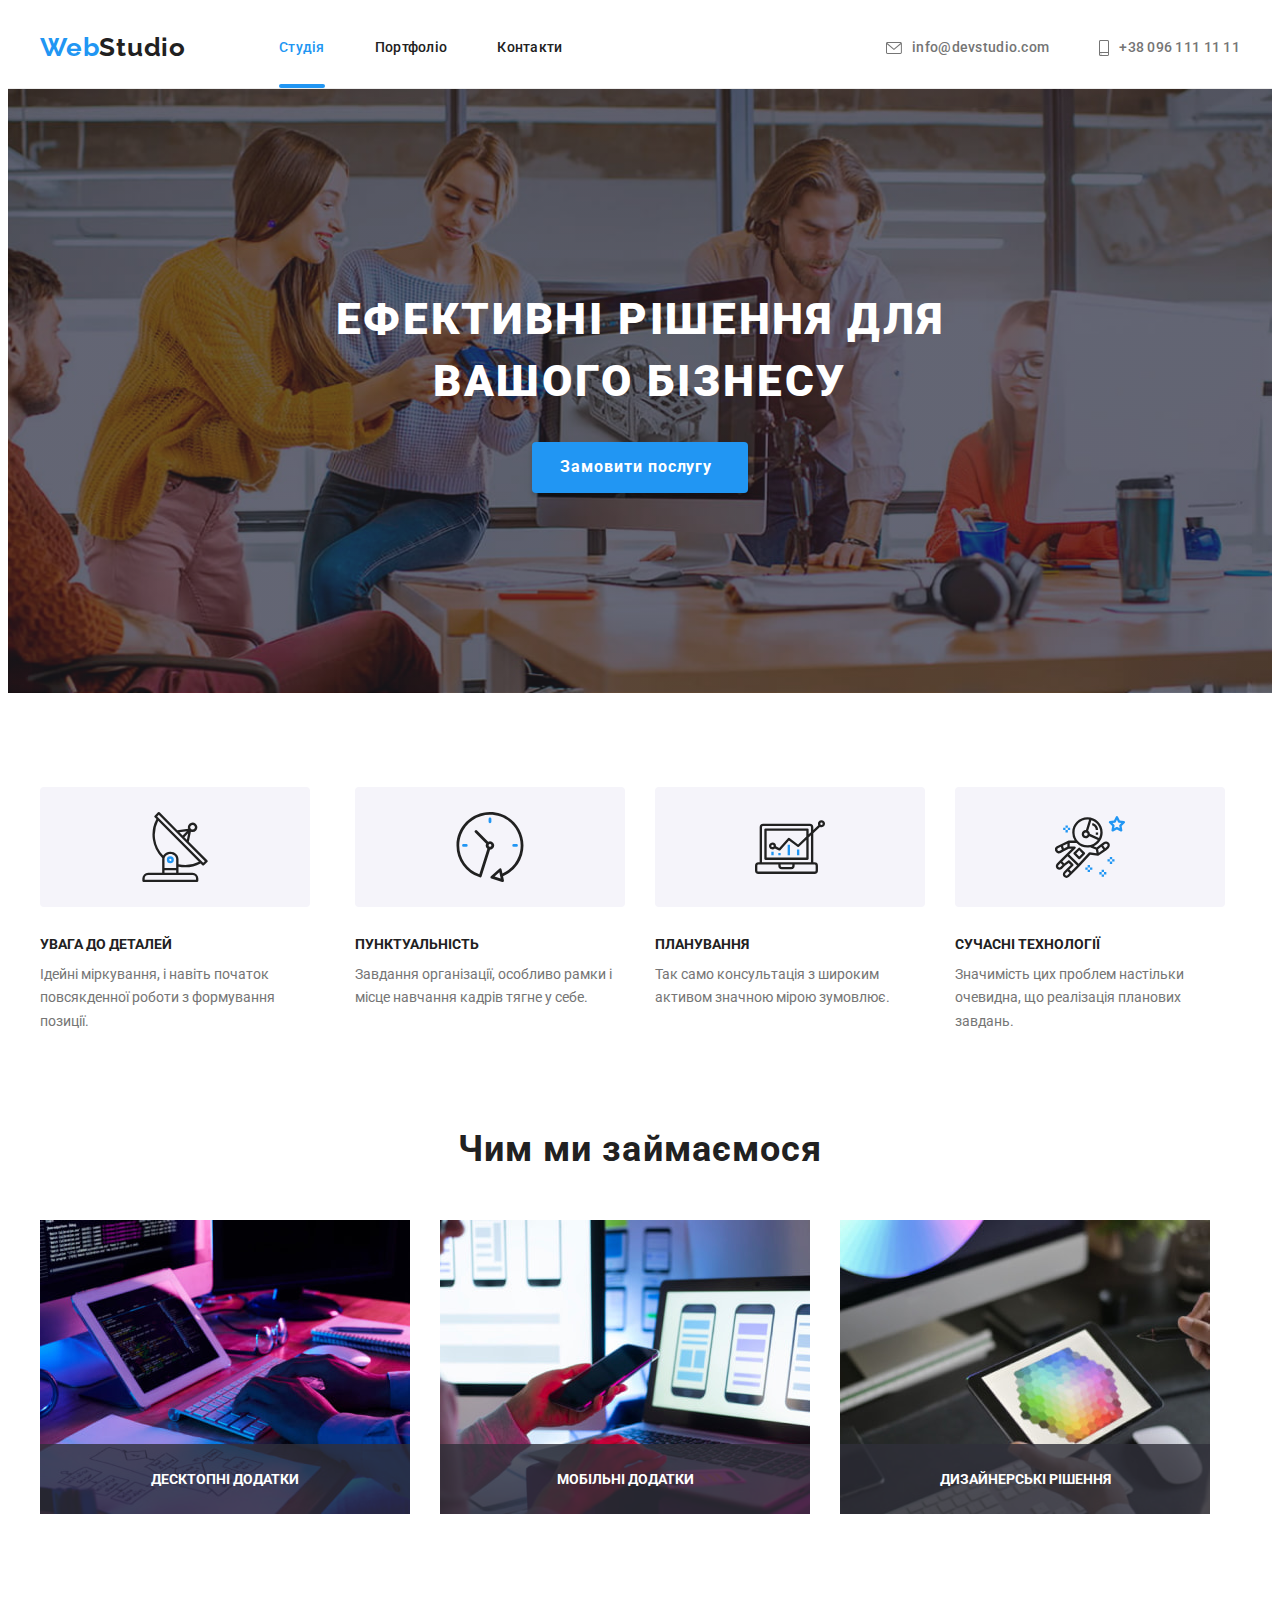
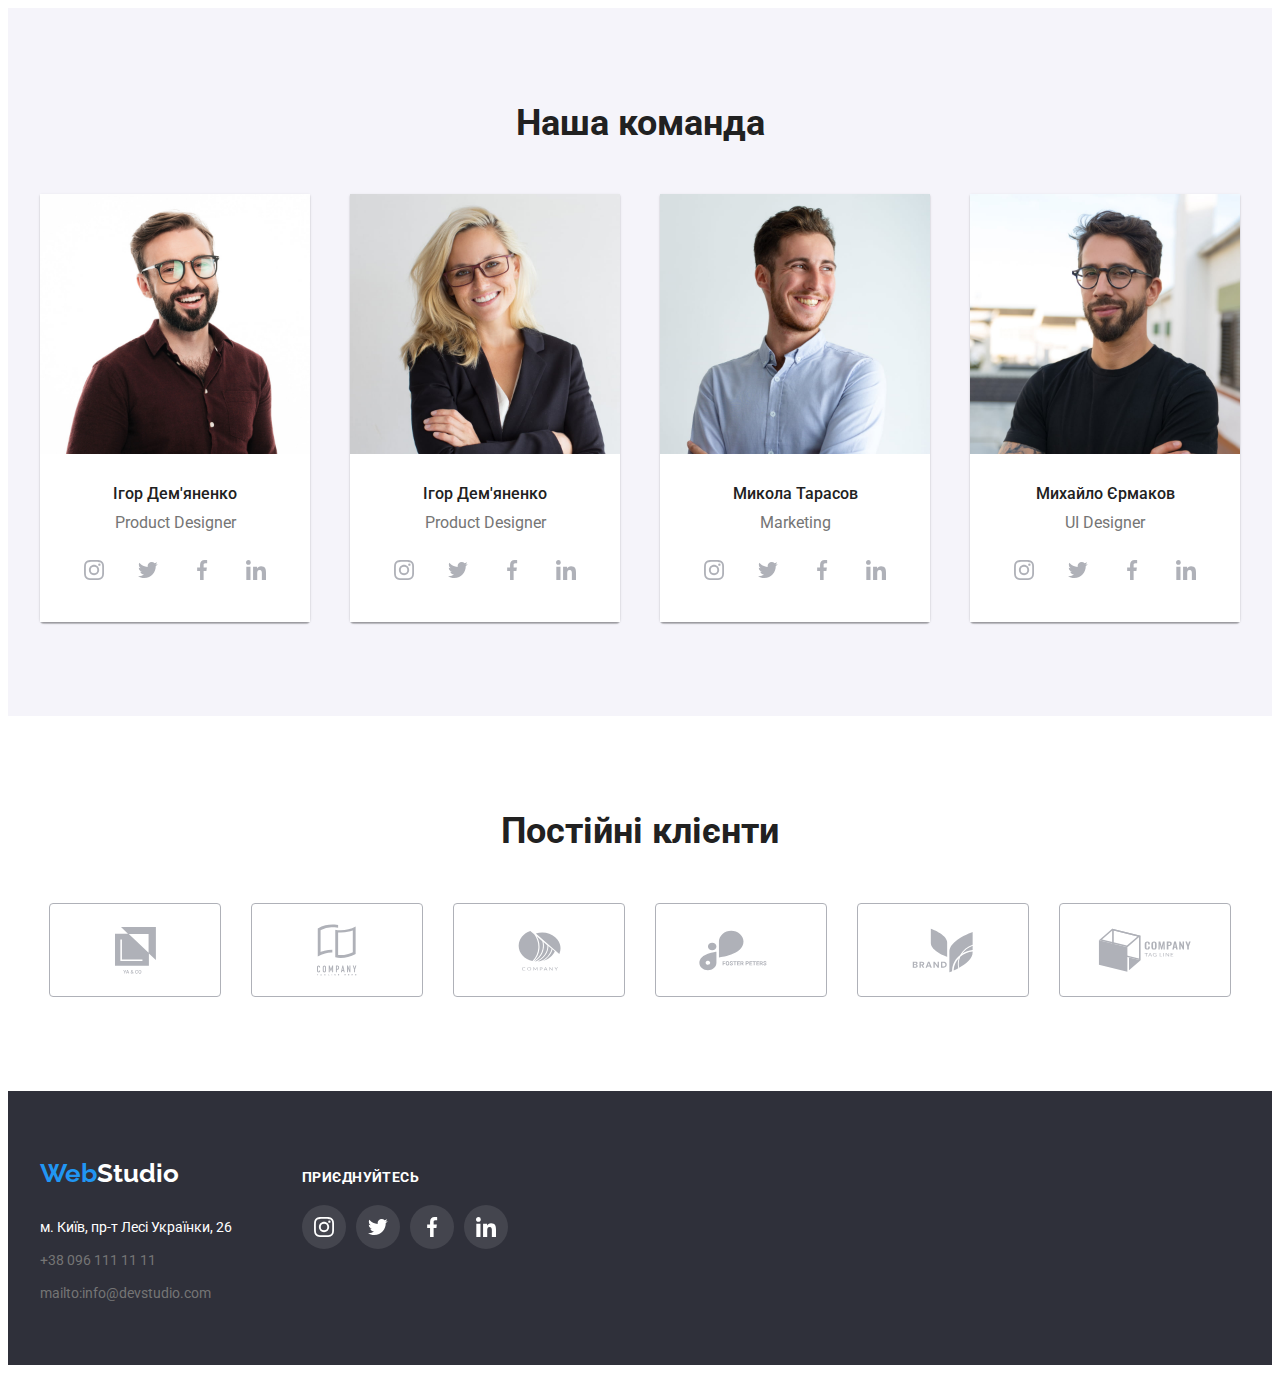
==== index.html @ 9e0ee2e6 "working on modal window" ====
<!DOCTYPE html>
<html lang="uk">
<head>
    <meta charset="UTF-8">
    <meta http-equiv="X-UA-Compatible" content="IE=edge">
    <meta name="viewport" content="width=device-width, initial-scale=1.0">
    <title>WebStudio</title>
    <!-- Fonts -->
    <link rel="preconnect" href="https://fonts.googleapis.com">
    <link rel="preconnect" href="https://fonts.gstatic.com" crossorigin>
    <link href="https://fonts.googleapis.com/css2?family=Raleway:wght@700&family=Roboto:wght@400;500;700;900&display=swap"
        rel="stylesheet">
    <!-- Modern normilize -->
    <link rel="stylesheet" href="https://cdnjs.cloudflare.com/ajax/libs/modern-normalize/1.1.0/modern-normalize.min.css"
        integrity="sha512-wpPYUAdjBVSE4KJnH1VR1HeZfpl1ub8YT/NKx4PuQ5NmX2tKuGu6U/JRp5y+Y8XG2tV+wKQpNHVUX03MfMFn9Q=="
        crossorigin="anonymous" referrerpolicy="no-referrer" />
        <!-- Custom styles -->
    <link rel="stylesheet" href="./css/styles.css">
</head>
<body class="page">
    <header class="header">
    
      
        <nav class="container main-nav">
            <a class="logo" href="./index.html"><span class="web-link">Web</span>Studio
            </a>
        
            <ul class="site-nav list">
                <li class="site-nav-item">
                    <a class="link link-active" href="./index.html">Студія</a>
                </li>
                <li class="site-nav-item">
                    <a class="link" href="./portfolio.html">Портфоліо</a>
                </li>
                <li class="site-nav-item">
                    <a class="link" href="">Контакти</a>
                </li>
            </ul>
        
            <ul class="auth-nav list">
                <li class="contacts item">
                    <a class="link-contacts" href="mailto:info@devstudio.com">
                        <svg class="contact-icon" width="16" height="12">
                            <use href="./images/sprite.svg#mailto"></use>
                            </svg>
                        info@devstudio.com</a>
                </li>
                <li class="contacts item">
                    <a class="link-contacts" href="tel:+380961111111">
                        <svg class="contact-icon" width="10" height="16">
                            <use href="./images/sprite.svg#smartphone"></use>
                            </svg>
                        +38 096 111 11 11</a>
                </li>
            </ul>
        </nav>
      
       
    </header>

    <main class="main">
       <!-- Hero -->
        <section class="section hero">
        
          <div class="container">
            <h1 class="hero-tittle">Ефективні рішення для вашого бізнесу</h1>
            
            <button class="hero-button" type="button" data-modal-open>Замовити послугу</button>
          </div>
          <!-- Modal window -->
          <div class="backdrop is-hidden" data-modal>
             <div class="modal">
                 <button class="modal-btn" type="button" data-modal-close>
                    <svg class="modal-btn-icon" width="30" height="30">
                        <use href="./images/sprite.svg#close">

                        </use>
                    </svg>
                 </button>
                 <form class="register-form" name="reister-form">
                    <strong class="register-form-txt">
                        Залиште свої дані, ми вам передзвонимо
                    </strong>
                    <div class="register-form-group" role="group">
                        <label class="register-form-field">
                            <span class="register-form-label">Ім'я</span>
                            <input class="register-form-input" type="text" name="user-name" required>
                            <svg class="register-form-icon" widht="18" height="18">
                                <use href="./images/sprite.svg#username"></use>
                            </svg>
                        </label>
                        
                        <label class="register-form-field">
                            <span class="register-form-label">Телефон</span>
                            <input class="register-form-input" type="tel" name="user-tel" required maxlength="12" minlength="12">
                            <svg class="register-form-icon" widht="18" height="18">
                                <use href="./images/sprite.svg#userphone"></use>
                            </svg>
                        </label>

                        <label class="register-form-field">
                            <span class="register-form-label">Пошта</span>
                            <input class="register-form-input" type="email" name="user-email" required>
                            <svg class="register-form-icon" widht="18" height="18">
                                <use href="./images/sprite.svg#usermail"></use>
                            </svg>
                        </label>

                        <label class="register-form-field">
                            <textarea class="register-form-comment" name="user-comment" rows="5" placeholder="Введіть текст"></textarea>
                        </label>
                        <input class="register-form-checkbox"  type="checkbox" name="user-agreement">

                        <label class="register-form-agreement">
                            <span class="register-form-desc">Погоджуюся з розсилкою та приймаю <a class="register-form-link" href="">
                                Умови договору
                            </a></span>
                        </label>
                        <button class="register-form-btn hero-button" type="submit">Відправити</button>
                    </div>
                 </form>
             </div>
          </div>
            
        </section>
<!--Features-->

       
     <section class="section feat">
        <div class="feature container">
            <h2 class="visually-hidden">Наші привілегії</h2>
            <ul class="list">
                <li>
                   <div class="feat-thumb">
                    <svg class="feat-icon" width="70" height="70">
                        <use href="./images/sprite.svg#antenna">
                        </use>
                    </svg>
                   </div>
                    <h3 class="feat-tittle">УВАГА ДО ДЕТАЛЕЙ</h3>
                    <p class="feat-text">Ідейні міркування, і навіть початок повсякденної роботи з формування позиції.</p>
                </li>
                <li>
                    <div class="feat-thumb">
                        <svg class="feat-icon" width="70" height="70">
                            <use href="./images/sprite.svg#clock"></use>
                        </svg>
                    </div>
                    <h3 class="feat-tittle">ПУНКТУАЛЬНІСТЬ</h3>
                    <p class="feat-text">Завдання організації, особливо рамки і місце навчання кадрів тягне у себе.</p>
                </li>
                <li>
                    <div class="feat-thumb">
                        <svg class="feat-icon" width="70" height="70">
                            <use href="./images/sprite.svg#diagram"></use>
                        </svg>
                    </div>
                    <h3 class="feat-tittle">ПЛАНУВАННЯ</h3>
                    <p class="feat-text">Так само консультація з широким активом значною мірою зумовлює.</p>
                </li>
                <li>
                    <div class="feat-thumb">
                        <svg class="feat-icon" width="70" height="70">
                        <use href="./images/sprite.svg#astronaut"></use>
                    </svg>
                    </div>
                    <h3 class="feat-tittle">СУЧАСНІ ТЕХНОЛОГІЇ</h3>
                    <p class="feat-text">Значимість цих проблем настільки очевидна, що реалізація планових завдань.</p>
                </li>
            </ul>
        </div>
    </section>
       
<!-- Work -->
        <section class="section work">
           <div class="container">
            <h2 class="work-tittle">Чим ми займаємося</h2>
            
            <ul class="list">
                <li class="work-thumb">
                    <img class="img" src="./images/activity/img-3.jpg" alt="Оформлення мобільного додатку" width="370"
                        height="294">
                    <div class="work-overlay">
                        <p class="work-txt">
                        Десктопні додатки
                        </p>
                    </div>
                </li>
                <li class="work-thumb">
                    <img class="img" src="./images/activity/img-1.jpg"
                        alt="Учасник команди працює з планшетом,обирає кольорову палітру" width="370" height="294">
                        <div class="work-overlay">
                        <p class="work-txt">
                        Мобільні додатки
                        </p>
                    </div>
                    </li>
                <li class="work-thumb">
                    <img class="img" src="./images/activity/img-2.jpg" alt="Процес програмування" width="370" height="294">
                    <div class="work-overlay">
                        <p class="work-txt">
                        Дизайнерські рішення
                        </p>
                    </div>
                </li>
            </ul>
           </div>
        </section>
<!--Our Team-->
        <section class="section team">
            <div class="container">
                <h2 class="team-tittle">Наша команда</h2>
                <ul class="list">
                    <li class="team-item">
                        <img class="img" src="./images/team/img.jpg" alt="На фото Ігор Дем'яненко" width="270">
                         <div class="team-card">
                            <h3 class="teammate">Ігор Дем'яненко</h3>
                            <p class="team-position">Product Designer</p>
                            <ul class="socials-list">
                                <li class="socials-item">
                                    <a href="https://instagram.com" class="socials-link link" target="_blank" rel="noopener noreferrer" aria-label="Instagram">
                                        <svg class="socials-icon" width="20" height="20">
                                            <use href="./images/sprite.svg#instagram"></use>
                                            </svg>
                                    </a>
                                </li>
                                <li class="socials-item">
                                    <a href="https://twitter.com" class="socials-link link" target="_blank" rel="noopener noreferrer" aria-label="Twitter">
                                        <svg class="socials-icon" width="20" height="20">
                                            <use href="./images/sprite.svg#twitter"></use>
                                            </svg>
                                    </a>
                                </li>
                                <li class="socials-item">
                                    <a href="https://facebook.com" class="socials-link link" target="_blank" rel="noopener noreferrer" aria-label="Facebook">
                                        <svg class="socials-icon" width="20" height="20">
                                            <use href="./images/sprite.svg#facebook"></use>
                                            </svg>
                                    </a>
                                </li>
                                <li class="socials-item">
                                    <a href="https://linkedin.com" class="socials-link link" target="_blank" rel="noopener noreferrer" aria-label="Linkedin">
                                        <svg class="socials-icon" width="20" height="20">
                                            <use href="./images/sprite.svg#linkedin"></use>
                                            </svg>
                                    </a>
                                </li>
                            </ul>
                         </div>
                    </li>
                    <li class="team-item">
                        <img class="img" src="./images/team/img-1.jpg" alt="На фото Ольга Рєпіна" width="270">
                           <div class="team-card">
                            <h3 class="teammate">Ігор Дем'яненко</h3>
                            <p class="team-position">Product Designer</p>
                            <ul class="socials-list">
                                <li class="socials-item">
                                    <a href="https://instagram.com" class="socials-link link" target="_blank" rel="noopener noreferrer"
                                        aria-label="Instagram">
                                        <svg class="socials-icon" width="20" height="20">
                                            <use href="./images/sprite.svg#instagram"></use>
                                        </svg>
                                    </a>
                                </li>
                                <li class="socials-item">
                                    <a href="https://twitter.com" class="socials-link link" target="_blank" rel="noopener noreferrer" aria-label="Twitter">
                                        <svg class="socials-icon" width="20" height="20">
                                            <use href="./images/sprite.svg#twitter"></use>
                                        </svg>
                                    </a>
                                </li>
                                <li class="socials-item">
                                    <a href="https://facebook.com" class="socials-link link" target="_blank" rel="noopener noreferrer"
                                        aria-label="Facebook">
                                        <svg class="socials-icon" width="20" height="20">
                                            <use href="./images/sprite.svg#facebook"></use>
                                        </svg>
                                    </a>
                                </li>
                                <li class="socials-item">
                                    <a href="https://linkedin.com" class="socials-link link" target="_blank" rel="noopener noreferrer"
                                        aria-label="Linkedin">
                                        <svg class="socials-icon" width="20" height="20">
                                            <use href="./images/sprite.svg#linkedin"></use>
                                        </svg>
                                    </a>
                                </li>
                            </ul>
                           </div>
                
                    </li>
                    <li class="team-item">
                        <img class="img" src="./images/team/img-2.jpg" alt="На фото Микола Тарасов" width="270">
                        <div class="team-card">
                            <h3 class="teammate">Микола Тарасов</h3>
                            <p class="team-position">Marketing</p>
                            <ul class="socials-list">
                                <li class="socials-item">
                                    <a href="https://instagram.com" class="socials-link link" target="_blank" rel="noopener noreferrer"
                                        aria-label="Instagram">
                                        <svg class="socials-icon" width="20" height="20">
                                            <use href="./images/sprite.svg#instagram"></use>
                                        </svg>
                                    </a>
                                </li>
                                <li class="socials-item">
                                    <a href="https://twitter.com" class="socials-link link" target="_blank" rel="noopener noreferrer" aria-label="Twitter">
                                        <svg class="socials-icon" width="20" height="20">
                                            <use href="./images/sprite.svg#twitter"></use>
                                        </svg>
                                    </a>
                                </li>
                                <li class="socials-item">
                                    <a href="https://facebook.com" class="socials-link link" target="_blank" rel="noopener noreferrer"
                                        aria-label="Facebook">
                                        <svg class="socials-icon" width="20" height="20">
                                            <use href="./images/sprite.svg#facebook"></use>
                                        </svg>
                                    </a>
                                </li>
                                <li class="socials-item">
                                    <a href="https://linkedin.com" class="socials-link link" target="_blank" rel="noopener noreferrer"
                                        aria-label="Linkedin">
                                        <svg class="socials-icon" width="20" height="20">
                                            <use href="./images/sprite.svg#linkedin"></use>
                                        </svg>
                                    </a>
                                </li>
                            </ul>
                        </div>
                    </li>
                    <li class="team-item">
                        <img class="img" src="./images/team/img-3.jpg" alt="На фото Михайло Єрмаков" width="270">
                           <div class="team-card">
                            <h3 class="teammate">Михайло Єрмаков</h3>
                            <p class="team-position">UI Designer</p>
                        <ul class="socials-list">
                            <li class="socials-item">
                                <a href="https://instagram.com" class="socials-link link" target="_blank" rel="noopener noreferrer"
                                    aria-label="Instagram">
                                    <svg class="socials-icon" width="20" height="20">
                                        <use href="./images/sprite.svg#instagram"></use>
                                    </svg>
                                </a>
                            </li>
                            <li class="socials-item">
                                <a href="https://twitter.com" class="socials-link link" target="_blank" rel="noopener noreferrer" aria-label="Twitter">
                                    <svg class="socials-icon" width="20" height="20">
                                        <use href="./images/sprite.svg#twitter"></use>
                                    </svg>
                                </a>
                            </li>
                            <li class="socials-item">
                                <a href="https://facebook.com" class="socials-link link" target="_blank" rel="noopener noreferrer"
                                    aria-label="Facebook">
                                    <svg class="socials-icon" width="20" height="20">
                                        <use href="./images/sprite.svg#facebook"></use>
                                    </svg>
                                </a>
                            </li>
                            <li class="socials-item">
                                <a href="https://linkedin.com" class="socials-link link" target="_blank" rel="noopener noreferrer"
                                    aria-label="Linkedin">
                                    <svg class="socials-icon" width="20" height="20">
                                        <use href="./images/sprite.svg#linkedin"></use>
                                    </svg>
                                </a>
                            </li>
                        </ul>
                           </div>
                
                    </li>
                </ul>
            </div>
        </section>

        <section class="section">
           <div class="clients">
            <h2 class="clients-tittle">Постійні клієнти</h2>
            <ul class="clients-list list">
                <li class="clients-item">
                    <a class="clients-link link" href="">
                        <svg class="clients-icon" width="41" height="47">
                            <use href="./images/sprite.svg#yaco"></use>
                        </svg>
                    </a>
                </li>
                <li class="clients-item">
                    <a class="clients-link link" href="">
                        <svg class="clients-icon" width="40" height="52">
                            <use href="./images/sprite.svg#company-2"></use>
                        </svg>
                    </a>
                </li>
                <li class="clients-item">
                    <a class="clients-link link" href="">
                        <svg class="clients-icon" width="43" height="41">
                            <use href="./images/sprite.svg#company-3"></use>
                        </svg>
                    </a>
                </li>
                <li class="clients-item">
                    <a class="clients-link link" href="">
                        <svg class="clients-icon" width="84" height="41">
                            <use href="./images/sprite.svg#foster"></use>
                        </svg>
                    </a>
                </li>
                <li class="clients-item">
                    <a class="clients-link link" href="">
                        <svg class="clients-icon" width="62" height="45">
                            <use href="./images/sprite.svg#brand"></use>
                        </svg>
                    </a>
                </li>
                <li class="clients-item">
                    <a class="clients-link link" href="">
                        <svg class="clients-icon" width="94" height="44">
                            <use href="./images/sprite.svg#tag-line"></use>
                        </svg>
                    </a>
                </li>
            </ul>
           </div>
        </section>


    </main>

<footer class="footer">
    <div class="container footer-container">
       <div class="">
        <a class="footer-logo footer-link" href="./index.html"><span class="logo-blue">Web</span><span
                class="logo-white">Studio</span>
        </a>
        <address class="address">
        
        
            <ul class="list">
                <li class="footer-item"><a class="footer-link street-address" href="https://goo.gl/maps/3LJdZZRqW44TJMvWA"
                        target="_blank" rel="noopener nofollow">м.
                        Київ, пр-т Лесі Українки, 26</a></li>
                <li class="footer-item"><a class="footer-link" href="tel:+380961111111">+38 096 111 11 11</a></li>
                <li class="footer-item"><a class="footer-link" href="mailto:info@devstudio.com">mailto:info@devstudio.com</a>
                </li>
            </ul>
        </address>
       </div>
       <div class="socials-thumb">
        <p class="footer-txt">приєднуйтесь</p>
        <ul class="list footer-socials-list">
            <li class="socials-item">
                <a class="socials link" href="https://instagram.com" target="_blank" rel="noopener noreferrer" aria-label="Instagram">
                    <svg class="socials-icon" width="20" height="20">
                        <use href="./images/sprite.svg#instagram"></use>
                    </svg>
                </a>
            </li>
            <li class="socials-item">
                <a class="socials link" href="https://twitter.com" target="_blank" rel="noopener noreferrer" aria-label="Twitter">
                    <svg class="socials-icon" width="20" height="20">
                        <use href="./images/sprite.svg#twitter"></use>
                    </svg>
                </a>
            </li>
            <li class="socials-item">
                <a class="socials link" href="https://facebook.com" target="_blank" rel="noopener noreferrer" aria-label="Facebook">
                    <svg class="socials-icon" width="20" height="20">
                        <use href="./images/sprite.svg#facebook"></use>
                    </svg>
                </a>
            </li>
            <li class="socials-item">
                <a class="socials link" href="https://linkedin.com" target="_blank" rel="noopener noreferrer" aria-label="Linkedin">
                    <svg class="socials-icon" width="20" height="20">
                        <use href="./images/sprite.svg#linkedin"></use>
                    </svg>
                </a>
            </li>
        </ul>
       </div>
    </div>

</footer>
<script src="./modal.js"></script>
</body>
</html>
---- css/styles.css ----
:root {
    /* Fontf */
    --main-font: Roboto, sans-serif;
    --secondary-font: Raleway, sans-serif;


    /* Text colors */
    --main-txt-cl: #212121;
    --accent-txt-cl: #2196F3;
    --light-txt-cl: #FFFFFF;
    --grey-txt-cl: #757575;
    --grey-txt-cl-60: rgba(255, 255, 255, 0.6);


    /* Background colour */

    --main-bcg-cl: #FFFFFF;
    --accent-bgc-cl: #2196F3;
    --secondary-bgc-cl: #2F303A;
    --team-bdc-cl: #F5F4FA;

    /* Animation */

    --main-transition: color 250ms cubic-bezier(0.4, 0, 0.2, 1);
    --secondary-transition: color 250ms cubic-bezier(0.4, 0, 0.2, 1) ,background-color 250ms cubic-bezier(0.4, 0, 0.2, 1);
    --timing-function: cubic-bezier(0.4, 0, 0.2, 1);

}

/* reset */
h1,
h2,
h3,
h4,
h5,
h6,
p,
ul {
    margin: 0;
}


body{
    font-family: var(--main-font);
    font-style: 400;
    font-size: 14px;
    letter-spacing: 0,03em;
    color: var(--main-txt-cl);
    background-color: var(--main-bcg-cl);


}
.section{
    padding-top: 94px;
    padding-bottom: 94px;

}

.link{
    text-decoration: none;
    color: inherit;
   
}
.list{
    list-style: none;
    margin: 0;
    padding: 0;
}
   .container {
       width: 1200px;
       margin: auto;
       padding: 0 15px;
   }

   .img{
    display: block;
    max-width: 100%;
    height: auto;
   }

/* =========
Header
============ */


.header{
        background-color:var(--main-bcg-cl);
}


.header .logo {
        font-family: 'Raleway';
        font-weight: 700;
        font-size: 26px;
        line-height: 1.2;
        /* identical to box height */
    
        letter-spacing: 0.03em;
}

.main-nav{
    width: 1200px;
    padding: 0 15px;
    display: flex;
    align-items: center;
   
}
.header{background-color: inherit;
    border-bottom: 1px solid #ECECEC;
}
.main-nav .logo {
    text-decoration: none;
    color: inherit;
    }

.main-nav .logo .web-link {
    color: var(--accent-txt-cl);
}

.site-nav{
    display: flex;
    padding: 0;
    justify-content: center;
    gap: 50px;
    margin-left: 93px;
 }
.main-nav .link {
        display: block;
        padding-top: 32px;
        padding-bottom: 32px;

        font-weight: 500;
        line-height: 1.14;
        letter-spacing: 0.02em;
        color: var(--main-txt-cl);

        transition: var(--main-transition);
}


.main-nav .link:focus,
.main-nav .link:hover,
.link .link-active:active{
    color: var(--accent-txt-cl);
}
.site-nav-item .link-active{
    color: var(--accent-txt-cl);

}
.link-active{
    position: relative;
}
.link-active::after{
    content: "";
    position: absolute;
    bottom: 0;

    display: block;
    width: 100%;
    height: 4px;
    background-color: var(--accent-txt-cl);
    border-radius: 2px;
}


.auth-nav{
    display: flex;
    gap: 50px;
    margin-left: auto;
}

.link-contacts{
        display: flex;
        font-family:inherit;
        text-decoration: none;
        font-weight: 500;
        
        line-height: 1.14;
        letter-spacing: 0.02em;
    
        color: var(--grey-txt-cl);
        padding-top: 32px;
        padding-bottom: 32px;
        align-items: center;
        gap: 10px;
        transition: var(--main-transition);
}

.contact-icon{
 fill: currentColor;
}

.main-nav .link-contacts:hover,
.main-nav .link-contacts:focus{
    color: var(--accent-txt-cl);
}
/* Main Studio */
/* Hero */
.hero .container{
    display: flex;
    flex-direction: column;
    align-items: center;
    width: 1200px;
    margin-right: auto;
    margin-left: auto;
    padding-left: 15px;
    padding-right: 15px;
    
}
.hero{
    padding: 200px 0;

    background-color: var(--secondary-bgc-cl); 
    background-size: cover;
    background-repeat: no-repeat;
    background-position: center;
    max-width: 1600px;
    max-height: 600px;
    margin-left: auto;
    margin-right: auto;
    
    background-image: 
    linear-gradient(270deg,
    rgba(47, 48, 58, 0.4),
    rgba(47, 48, 58, 0.4)),
    url(../images/hero/hero.jpg);
    background-color: var(--secondary-bgc-cl);
    background-size: cover;
    background-position: center;        
}
.hero-tittle{
        
        font-family: 'Roboto';
        font-weight: 900;
        font-size: 44px;
        line-height: 1.4;
        /* or 136% */
    
        text-align: center;
        letter-spacing: 0.06em;
        text-transform: uppercase;
        color: var(--light-txt-cl);

        margin-bottom: 30px;
        width: 696px;
}
.hero-button{
    cursor: pointer;
}
.hero-button{
        
        width: 216px;
        min-height: 20px;
        padding: 10px 28px;
        font-family: inherit;
        font-weight: 700;
        font-size: 16px;
        line-height: 1.9;
        /* identical to box height, or 188% */
    
        display: flex;
        align-items: center;
        text-align: center;
        letter-spacing: 0.06em;
        background-color: var(--accent-bgc-cl);
        color: var(--light-txt-cl);
        box-shadow: 0px 4px 4px rgba(0, 0, 0, 0.15);
            border-radius: 4px;
            border: 1px;
       
}

/* Features */
.visually-hidden {
    position: absolute;
    width: 1px;
    height: 1px;
    margin: -1px;
    border: 0;
    padding: 0;
    white-space: nowrap;
    clip-path: inset(100%);
    clip: rect(0 0 0 0);
    overflow: hidden;
}

.feat .list{
    display: flex;
    gap: 30px;
}
.feat-tittle{
        font-family: 'Roboto';
        font-weight: 700;
        font-size: 14px;
        line-height: 1.14;
        text-transform: uppercase;
        color: var(--main-txt-cl);
        margin-bottom: 10px;
}

.feat-text{
         line-height: 1.7;
        /* or 171% */
        color: var(--grey-txt-cl)
}

.feat-thumb{
    display: flex;
    justify-content: center;
    align-items: center;
    width: 270px;
    height: 120px;
    border-radius: 4px;
    background-color: var(--team-bdc-cl);
    margin-bottom: 30px;
}

/* Work */
.work-tittle{
    font-family: 'Roboto';
        font-size: 36px;
        line-height: 42px;
        letter-spacing: 0.03em;
        text-align: center;
        color: var(--main-txt-cl)
}

.work .list{
    display: flex;
    margin-top: 50px;
    gap: 30px
;
}
.work{
    padding-top: 0;
}

.work-thumb{
    position: relative;
}
.work-overlay{
display: flex;
align-items: center;
justify-content: center;
position: absolute;
width: 100%;
height: 70px;
bottom: 0;

background-color: rgba(47, 48, 58, 0.8);

}
.work-txt{
    font-weight: 700;
    line-height: calc(16 / 14);
    text-transform: uppercase;

    color: var(--light-txt-cl);
}
/* Team */

.team{
    background-color: var(--team-bdc-cl);
}

.team-tittle{
        font-family: 'Roboto';
        font-size: 36px;
        line-height: 42px;
        text-align: center;
        color: var(--main-txt-cl);
}

.team .list{
    display: flex;
    margin-top: 50px;
    justify-content: space-between
        
}
.team-card:not(:last-child){
    gap: 30px;
}

.team-card{
    background: #FFFFFF;
        /* material shadow v1 */
    
        
        padding: 30px 0;
}
.team-item{
        box-shadow: 0px 1px 3px rgba(0, 0, 0, 0.12),
         0px 1px 1px rgba(0, 0, 0, 0.14), 
         0px 2px 1px rgba(0, 0, 0, 0.2);
        border-radius: 0px 0px 4px 4px;
}

.teammate{
        font-weight: 500;
        font-size: 16px;
        line-height: 1.19;
        /* identical to box height */
    
        text-align: center;
        color: var(--main-txt-cl);

}
.team-position{
        font-size: 16px;
        line-height: 1.19;
        /* identical to box height */
    
        text-align: center;
        color: var(--grey-txt-cl);
        margin-top: 10px;
    }
    .socials-list{
        list-style: none;
        display: flex;
        gap: 10px;
        justify-content: center;
        padding-left: 0;
        margin-top: 16px;
    }
    .socials-link{
     display: flex;
     align-items: center;
     justify-content: center;
     width: 44px;
     height: 44px;
     background-color: var(--main-bcg-cl);
     border-radius: 50%; 
     color: #AFB1B8; 
     transition: var(--secondary-transition);
    }

    .socials-icon{
        fill: currentColor;

    }
    .socials-link:hover,
    .socials-link:focus{
        color: var(--light-txt-cl);
        background-color: var(--accent-bgc-cl);
    }
   
/* Clients */
.clients-tittle{
        font-family: 'Roboto';
        font-weight: 700;
        font-size: 36px;
        line-height: calc(42 / 35);
        text-align: center;

        padding-bottom: 50px;
}
.clients-list{
    display: flex;
    align-items: center;
    justify-content: center;
    gap: 30px;
}
.clients-link{
display: flex;
align-items: center;
justify-content: center;
width: 170px;
height: 92px;
border: 1px solid #AFB1B8;
border-radius: 4px;
color: #AFB1B8;
transition: var(--main-transition), border-color 250ms cubic-bezier(0.4, 0, 0.2, 1);
}

.clients-icon{
    fill: currentColor;
}

.clients-link:hover{
    color: var(--accent-txt-cl);
    border: 1px solid var(--accent-txt-cl);
}

/* Footer */
.footer {background-color: var(--secondary-bgc-cl);
        padding-top: 60px;
        padding-bottom: 60px;
 }

.footer-logo{
        font-family: 'Raleway';
        font-weight: 700;
        font-size: 26px;
        line-height: 1.19;
        /* identical to box height */
        text-decoration: none;
      
       margin-bottom: 20px;
        background-color: var(--secondary-bgc-cl);
}
.logo-blue{
    color: var(--accent-txt-cl);
}
.logo-white{
    color: var(--light-txt-cl);
}

.footer-link{
        text-decoration: none;
        font-style: normal;
        line-height: 1.71;
        /* or 171% */
        color: var(--grey-txt-cl);

        display: block;
        /* padding-bottom: 9px; */
        
}
.street-address{
    color: inherit;
}

.footer .address{
            font-style: normal;
            line-height: 1.71;
            /* or 171% */
            color: var(--light-txt-cl);
        }
.footer-item:not(:last-child){
    margin-bottom: 9px;

}
.footer-txt{
    font-weight: 700;
    line-height: calc(16 / 14);
    text-transform: uppercase;
    letter-spacing: 0.03em;
    color: var(--light-txt-cl);

    margin-bottom: 20px;
}

.footer-socials-list{
    display: flex;
    gap: 10px;
}

.socials{
        display: flex;
        width: 44px;
        height: 44px;
        align-items: center;
        justify-content: center;
        color: var(--light-txt-cl);
        border-radius: 50%;
        background-color: rgba(255, 255, 255, 0.1);
        transition: var(--secondary-transition);
}
.socials:hover,
.socials:focus{
    background-color: var(--accent-bgc-cl);
}
.footer-container{
    display: flex;
    align-items: baseline;    
}
.socials-thumb{
    margin-left: 70px;
    
}

        /* Portfolio */

/* main */
 .filter-list{
    display: flex;
    gap: 8px;
    justify-content: center;
    padding: 0;
    margin-bottom: 50px;
 }      
.filter-button:hover,
.filter-button:focus{background-color: var(--accent-bgc-cl);
color: var(--light-txt-cl);
box-shadow: 0px 3px 1px rgba(0, 0, 0, 0.1),
 0px 1px 2px rgba(0, 0, 0, 0.08),
 0px 2px 2px rgba(0, 0, 0, 0.12);}  


.filter-button{
        font-family: inherit;
        font-weight: 500;
        font-size: 16px;
        line-height: 1.6;
        /* identical to box height, or 162% */
        text-align: center;
        color: var(--main-txt-cl);
        background-color: var(--team-bdc-cl);
        border: 0;
        border-radius: 4px;
        transition: var(--secondary-transition);
}
.filter-button{
    padding: 6px 22px;
}

.card-tittle {
    font-family: 'Roboto';
    font-weight: 700;
    font-size: 18px;
    line-height: 2.1;
    letter-spacing: 0.06em;
    color: var(--main-txt-cl);

    margin-bottom: 4px;
    /* padding-top: 20px; */
}

.card-text {
    font-size: 16px;
    line-height: 1.9;
    color: var(--grey-txt-cl);
}

.galery {
    display: flex;
    flex-wrap: wrap;

}
.list-element{
    margin-right: 30px;
    margin-bottom: 30px;
}
.list-element:nth-child(3n){
    margin-right: 0;
}
.list-element:nth-last-child(-n + 3){
    margin-bottom: 0;
}

.card-border{
    background-color: var(--main-bcg-cl);
    border: 1px solid #eeeeee;
    border-top: 0;
    background-repeat: 0;
    padding: 20px 24px;}

.portfolio-link{
    display: block;
}    
.portfolio-link:hover{
     box-shadow: 0px 1px 1px rgba(0, 0, 0, 0.12),
         0px 4px 4px rgba(0, 0, 0, 0.06),
          1px 4px 6px rgba(0, 0, 0, 0.16);
 }

 .product-thumb{
    position: relative;
    overflow: hidden;

 }
 .product-overlay{
    position: absolute;
    bottom: 0;
    left: 0;
    width: 100%;
    height: 100%;
    display: flex;
    align-items: center;
    justify-content: center;
    background-color:rgba(33, 150, 243, 0.9);
    padding: 63px 24px;
    transform: translateY(100.2%);
    transition: transform 250ms var(--timing-function);
       
 }

 .product-txt{
        font-weight: 400;
        font-size: 18px;
        line-height: calc(28 / 18);
        color: var(--light-txt-cl);
}

.list-element:hover .product-overlay,
.list-element:focus .product-overlay{
        transform: translateY(0);
}
 
 /* MODAL WINDOW */

 .backdrop{
    position: fixed;
    top: 0;
    left: 0;
    z-index: 1000;

    width: 100%;
    height: 100%;
    background-color: rgba(0, 0, 0, 0.4);

    opacity: 1;
    transition: opacity 250ms var(--timing-function), visibility 250ms var(--timing-function);
}
.backdrop.is-hidden{
    opacity: 0;
    pointer-events: none;
    visibility: hidden;
}

.backdrop.is-hidden .modal{
    transform: translate(-50%, -50%) scale(0.9);
}

 .modal{
    width: 528px;
    height: 581px;
    background-color: rgb(255, 255, 255);

    position: absolute;
    top: 50%;
    left: 50%;
    transform: translate(-50%, -50%) scale(1);

    transition: transform 250ms var(--timing-function);
     
    box-shadow: 0px 1px 3px rgba(0, 0, 0, 0.12), 0px 1px 1px rgba(0, 0, 0, 0.14), 0px 2px 1px rgba(0, 0, 0, 0.2);
    border-radius: 4px;
 }

 .modal-btn{
    position: absolute;
    top: 10px;
    right: 10px;
    padding: 0;
    border: none;
    cursor: pointer;
    background-color: var(--main-bcg-cl);
}
.modal-btn-icon{
    fill: var(--team-bdc-cl);
}

.modal-btn:hover,
.modal-btn:focus{
    stroke: var(--accent-txt-cl);
}

 .register-form{
    padding: 40px;
 }
 .register-form-txt{
        display: block;
        font-weight: 700;
        font-size: 20px;
        line-height: calc(23 / 20);
        text-align: center;
        margin-right: auto;
        margin-left: auto;
        color: var(--main-txt-cl);
        
 }
 .register-form-group{
    margin-top: 12px;  
 }

 .register-form-field{
    position: relative;
    display: block;
    margin-bottom: 28px;
 }
.register-form-field:nth-child(4){
    margin-bottom: 20px;
}

.register-form-icon {
    position: absolute;
    top: 50%;
    transform: translateY(-50, -50);
}

 .register-form-label{
        display: block;
        font-size: 12px;
        line-height: calc(14 / 12);
        letter-spacing: 0.01em;
        color: var(--grey-txt-cl);
 }

 .register-form-input{
    width: 100%;
    height: 40px;
    border: 1px solid rgba(33, 33, 33, 0.2);
    border-radius: 4px;
    outline: transparent;
    transition: border-color 250ms var(--timing-function);
 }
 .register-form-input:focus{
    border-color: var(--accent-txt-cl);
 }

 .register-form-comment{
    width: 100%;
    height: 120px;
    border: 1px solid rgba(33, 33, 33, 0.2);
    border-radius: 4px;
    outline: transparent;
 }
 .register-form-comment:focus{
    border-color: var(--accent-txt-cl);
 }

 .register-form-agreement{
    display: flex;
    align-items: center;
    justify-content: center;
    margin-bottom: 30px;
 }

 .register-form-btn{
    display: block;
    margin: 0 auto;
 }
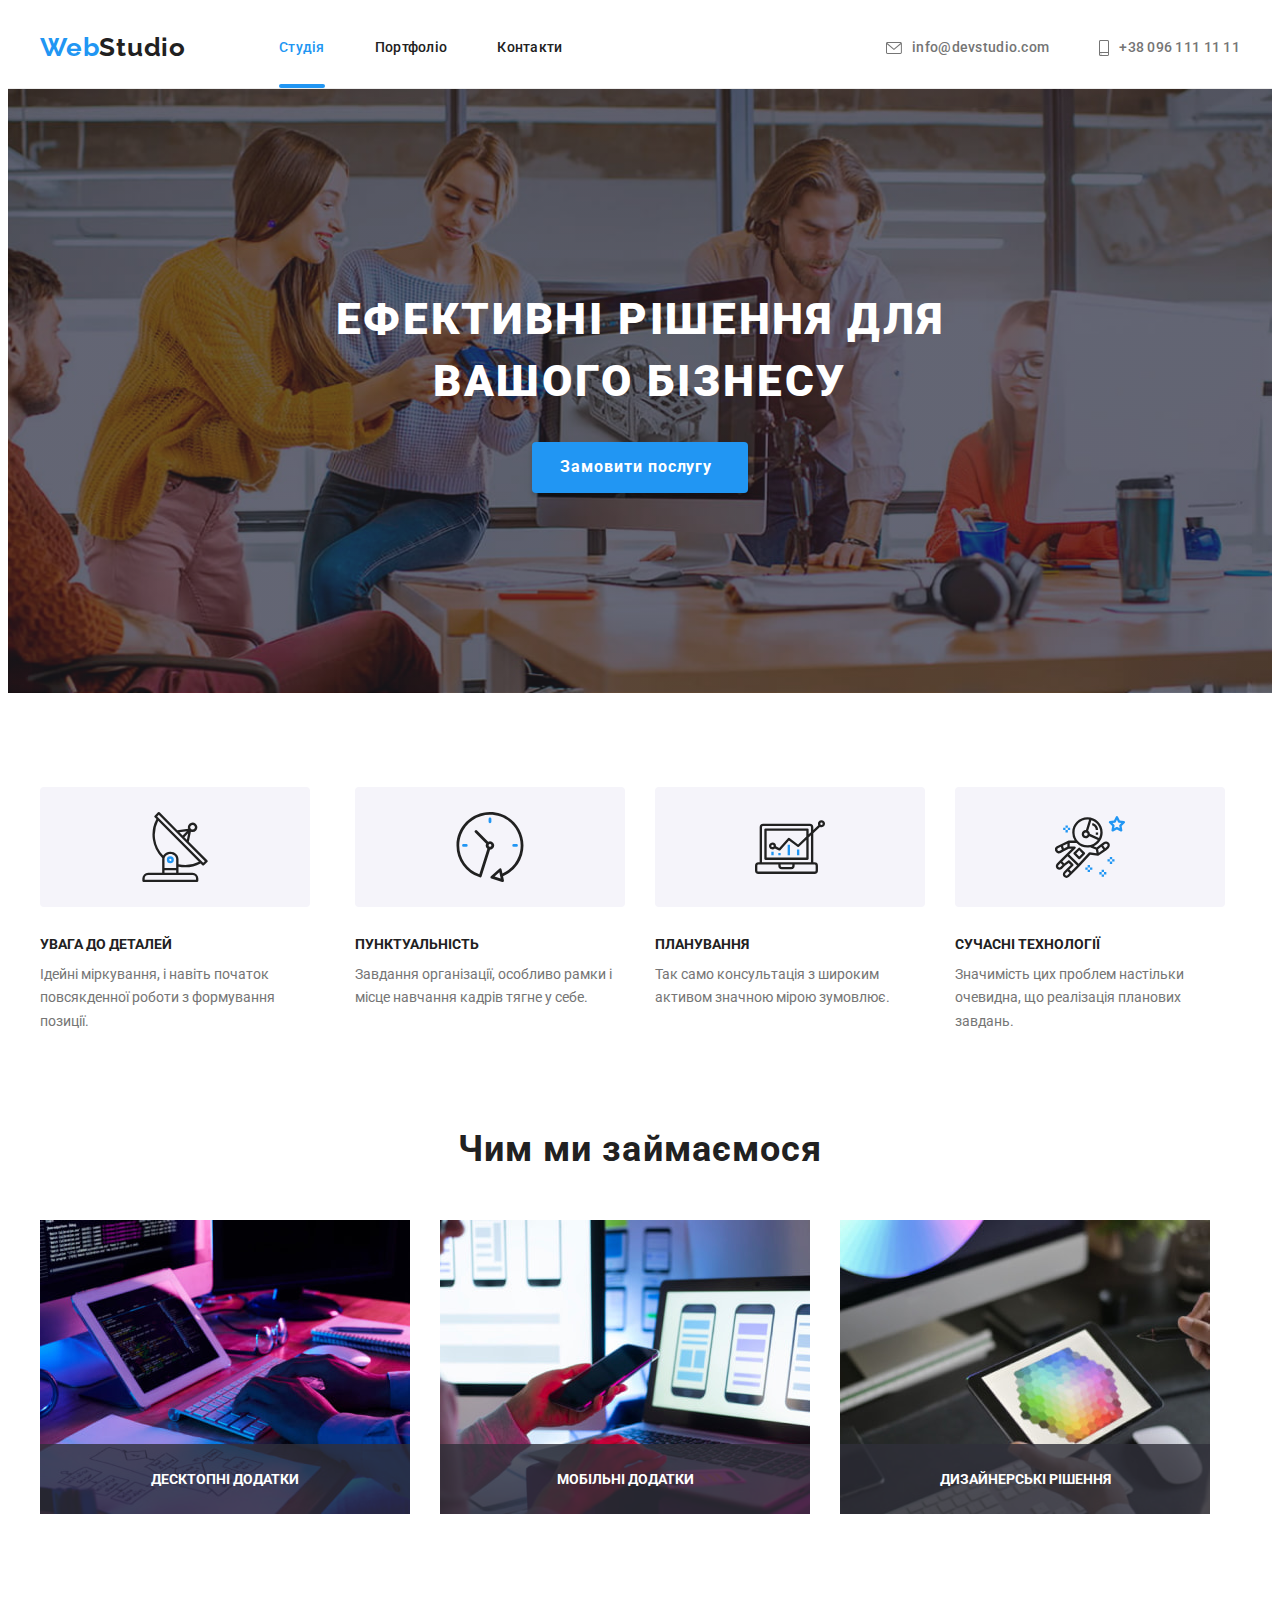
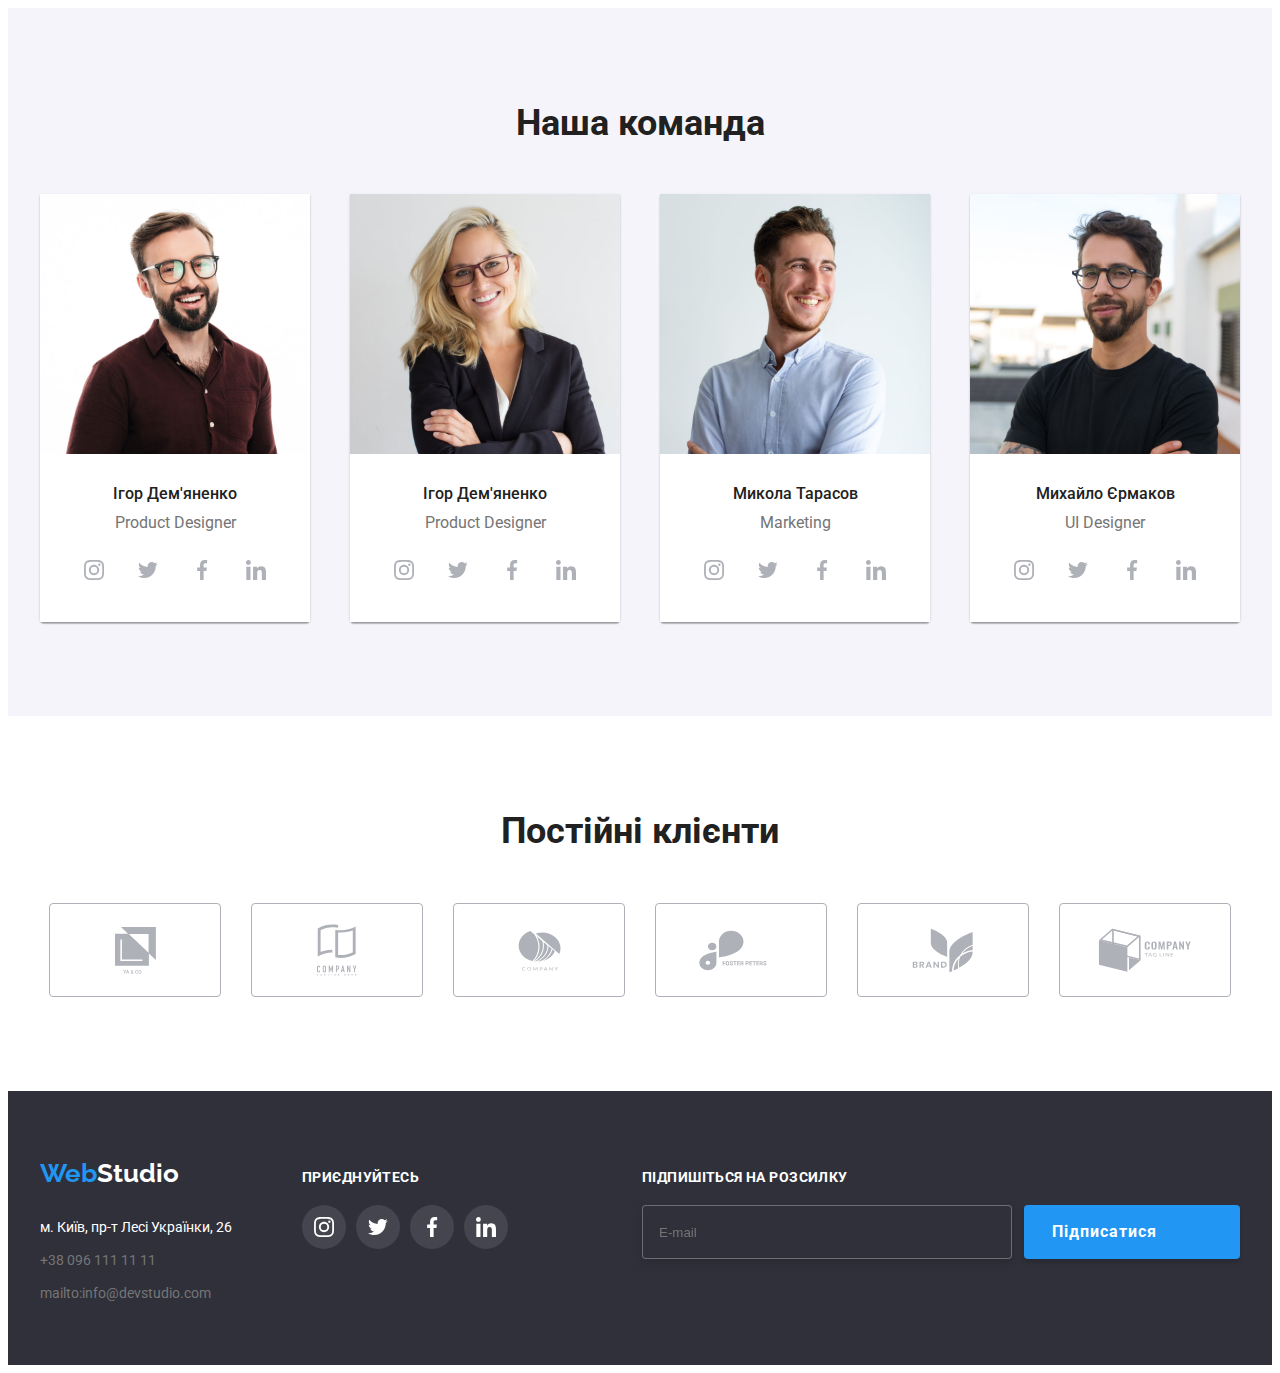
==== commit d819dddb: "complete task in hw6" ====
--- a/index.html
+++ b/index.html
@@ -77,51 +77,59 @@
                         </use>
                     </svg>
                  </button>
+                <div class="register-form-group" role="group">
                  <form class="register-form" name="reister-form">
                     <strong class="register-form-txt">
                         Залиште свої дані, ми вам передзвонимо
                     </strong>
-                    <div class="register-form-group" role="group">
+                   
                         <label class="register-form-field">
                             <span class="register-form-label">Ім'я</span>
-                            <input class="register-form-input" type="text" name="user-name" required>
-                            <svg class="register-form-icon" widht="18" height="18">
+                            <input class="register-form-input" type="text" name="user-name" required autocomplete="off">
+                            <svg class="register-form-icon" width="18" height="18">
                                 <use href="./images/sprite.svg#username"></use>
                             </svg>
                         </label>
                         
                         <label class="register-form-field">
                             <span class="register-form-label">Телефон</span>
-                            <input class="register-form-input" type="tel" name="user-tel" required maxlength="12" minlength="12">
-                            <svg class="register-form-icon" widht="18" height="18">
+                            <input class="register-form-input" type="tel" name="user-tel" required maxlength="12" minlength="12" autocomplete="off">
+                            <svg class="register-form-icon" width="18" height="18">
                                 <use href="./images/sprite.svg#userphone"></use>
                             </svg>
                         </label>
 
                         <label class="register-form-field">
                             <span class="register-form-label">Пошта</span>
-                            <input class="register-form-input" type="email" name="user-email" required>
-                            <svg class="register-form-icon" widht="18" height="18">
+                            <input class="register-form-input" type="email" name="user-email" required autocomplete="off">
+                            <svg class="register-form-icon" width="18" height="18">
                                 <use href="./images/sprite.svg#usermail"></use>
                             </svg>
                         </label>
 
                         <label class="register-form-field">
-                            <textarea class="register-form-comment" name="user-comment" rows="5" placeholder="Введіть текст"></textarea>
+                            <span class="register-form-label">Коментар</span>
+                            <textarea class="register-form-comment" name="user-comment" rows="5" placeholder="Введіть текст">
+
+                            </textarea>
                         </label>
-                        <input class="register-form-checkbox"  type="checkbox" name="user-agreement">
+                        
 
                         <label class="register-form-agreement">
+                            <input class="register-form-checkbox visually-hidden" type="checkbox" name="user-agreement">
+                           <svg class="checkbox-icon" width="16" height="15">
+                            <use class="icon-checked" href="./images/sprite.svg#icon-checked"></use>
+                            <use class="icon-unchecked" href="./images/sprite.svg#icon-unchecked"></use>
+                           </svg> 
                             <span class="register-form-desc">Погоджуюся з розсилкою та приймаю <a class="register-form-link" href="">
                                 Умови договору
                             </a></span>
                         </label>
                         <button class="register-form-btn hero-button" type="submit">Відправити</button>
-                    </div>
                  </form>
              </div>
           </div>
-            
+          </div>
         </section>
 <!--Features-->
 
@@ -479,6 +487,19 @@
             </li>
         </ul>
        </div>
+       <div class="subscription">
+        <p class="footer-txt">
+            Підпишіться на розсилку
+        </p>
+       <div class="subscription-wrapper" role="group">
+        <input class="subscription-input" type="email" placeholder="E-mail" name="user-mail">
+        <button class="subscription-btn hero-button">Підписатися
+            <svg class="send-icon" width="24" height="24">
+            <use href="./images/sprite.svg#icon-send"></use>
+            </svg>
+        </button>
+       </div>
+       </div>
     </div>
 
 </footer>
@@ -497,3 +518,4 @@
 
 
 
+
--- a/css/styles.css
+++ b/css/styles.css
@@ -569,6 +569,30 @@
     
 }
 
+.subscription{
+margin-left: auto;
+}
+.subscription-wrapper{
+    display: flex;
+    gap: 12px;
+}
+.subscription-input{
+    width: 350px;
+    height: 50px;
+    background: var(--secondary-bgc-cl);
+    border: 1px solid rgba(255, 255, 255, 0.3);
+    filter: drop-shadow(0px 4px 4px rgba(0, 0, 0, 0.15));
+    border-radius: 4px;
+    padding-left: 16px;
+}
+.subscription-input:hover,
+.subscription-input:focus{
+    border-color: var(--accent-txt-cl);
+    transition: border-color 250ms var(--timing-function);
+}
+.send-icon{
+    margin-left: 16px;
+}
         /* Portfolio */
 
 /* main */
@@ -726,6 +750,7 @@
      
     box-shadow: 0px 1px 3px rgba(0, 0, 0, 0.12), 0px 1px 1px rgba(0, 0, 0, 0.14), 0px 2px 1px rgba(0, 0, 0, 0.2);
     border-radius: 4px;
+    padding: 40px 40px;
  }
 
  .modal-btn{
@@ -738,7 +763,7 @@
     background-color: var(--main-bcg-cl);
 }
 .modal-btn-icon{
-    fill: var(--team-bdc-cl);
+    fill: transparent;
 }
 
 .modal-btn:hover,
@@ -746,9 +771,7 @@
     stroke: var(--accent-txt-cl);
 }
 
- .register-form{
-    padding: 40px;
- }
+
  .register-form-txt{
         display: block;
         font-weight: 700;
@@ -760,14 +783,12 @@
         color: var(--main-txt-cl);
         
  }
- .register-form-group{
-    margin-top: 12px;  
- }
 
  .register-form-field{
     position: relative;
     display: block;
-    margin-bottom: 28px;
+    margin-bottom: 10px;
+    width: 100%;
  }
 .register-form-field:nth-child(4){
     margin-bottom: 20px;
@@ -776,9 +797,14 @@
 .register-form-icon {
     position: absolute;
     top: 50%;
-    transform: translateY(-50, -50);
-}
-
+    left: 12px;
+    display: block;
+    fill: var(--main-txt-cl)
+}
+.register-form-input:focus ~ .register-form-icon{
+    fill: var(--accent-txt-cl);
+    transition: fill 250ms var(--timing-function);
+}
  .register-form-label{
         display: block;
         font-size: 12px;
@@ -794,18 +820,33 @@
     border-radius: 4px;
     outline: transparent;
     transition: border-color 250ms var(--timing-function);
- }
- .register-form-input:focus{
+
+    padding-left: 42px;
+ }
+ .register-form-input:focus,
+ .register-form-input:hover {
     border-color: var(--accent-txt-cl);
  }
 
  .register-form-comment{
+    display: block;
     width: 100%;
     height: 120px;
     border: 1px solid rgba(33, 33, 33, 0.2);
     border-radius: 4px;
     outline: transparent;
- }
+    resize: none;
+    padding: 12px 16px;
+    transition: border-color 250ms var(--timing-function);
+}
+
+.register-form-comment::placeholder
+    {font-size: 12px;
+    font-size: 12px;
+    line-height: calc(14 / 12);
+    letter-spacing: 0.01em;
+    color: rgba(117, 117, 117, 0.5);
+}
  .register-form-comment:focus{
     border-color: var(--accent-txt-cl);
  }
@@ -815,7 +856,35 @@
     align-items: center;
     justify-content: center;
     margin-bottom: 30px;
- }
+    gap: 7px;
+ }
+ 
+ .icon-checked{
+    opacity: 0;
+    transition: opacity 250ms var(--timing-function);
+ }
+
+ .register-form-checkbox:checked + .checkbox-icon .icon-checked{
+    opacity: 1;
+ }
+ .icon-unchecked{
+    opacity: 1;
+    transition: opacity 250ms var(--timing-function);
+ }
+ .register-form-checkbox:checked+.checkbox-icon .icon-unchecked {
+     opacity: 0;
+ }
+
+.register-form-desc{
+    color: var(--grey-txt-cl);
+    font-size: 14px;
+    line-height: calc(24 / 14);
+    letter-spacing: 0.03em;
+}
+
+.register-form-link{
+    color: var(--accent-txt-cl);
+}
 
  .register-form-btn{
     display: block;
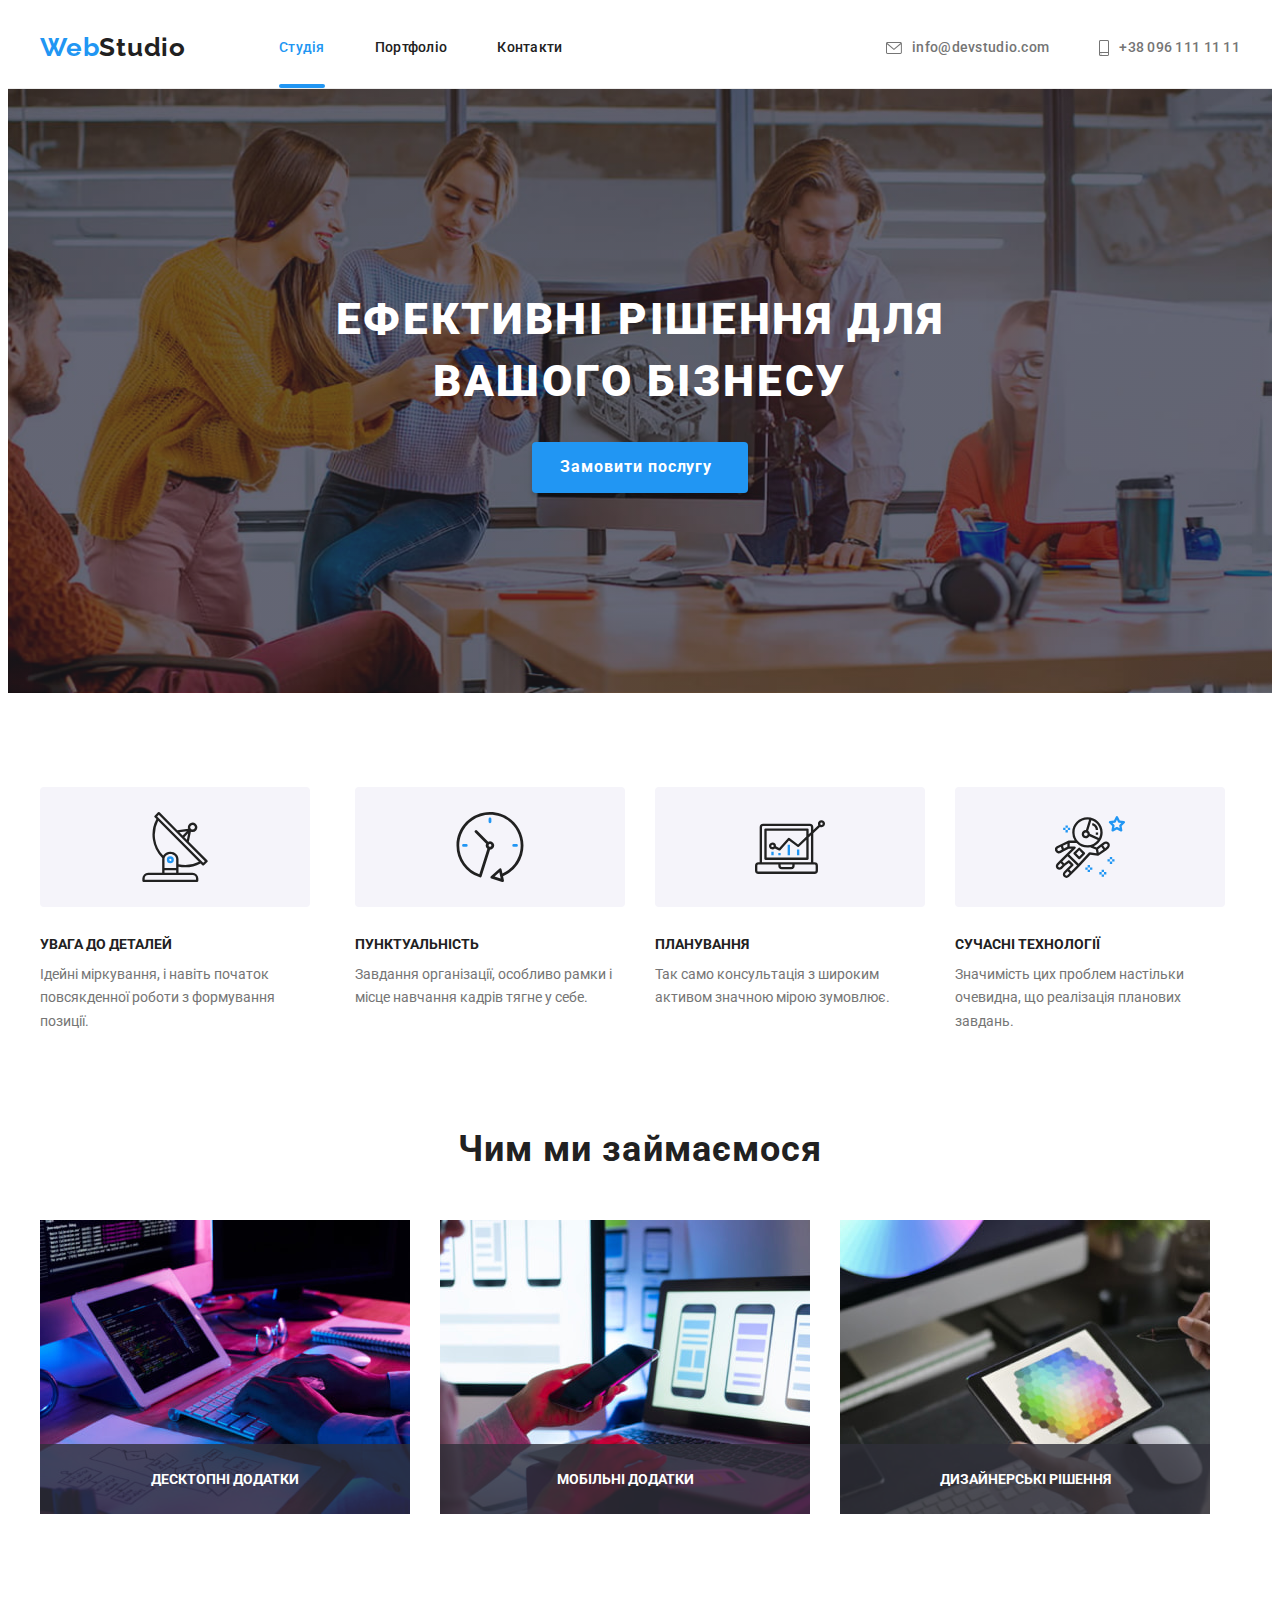
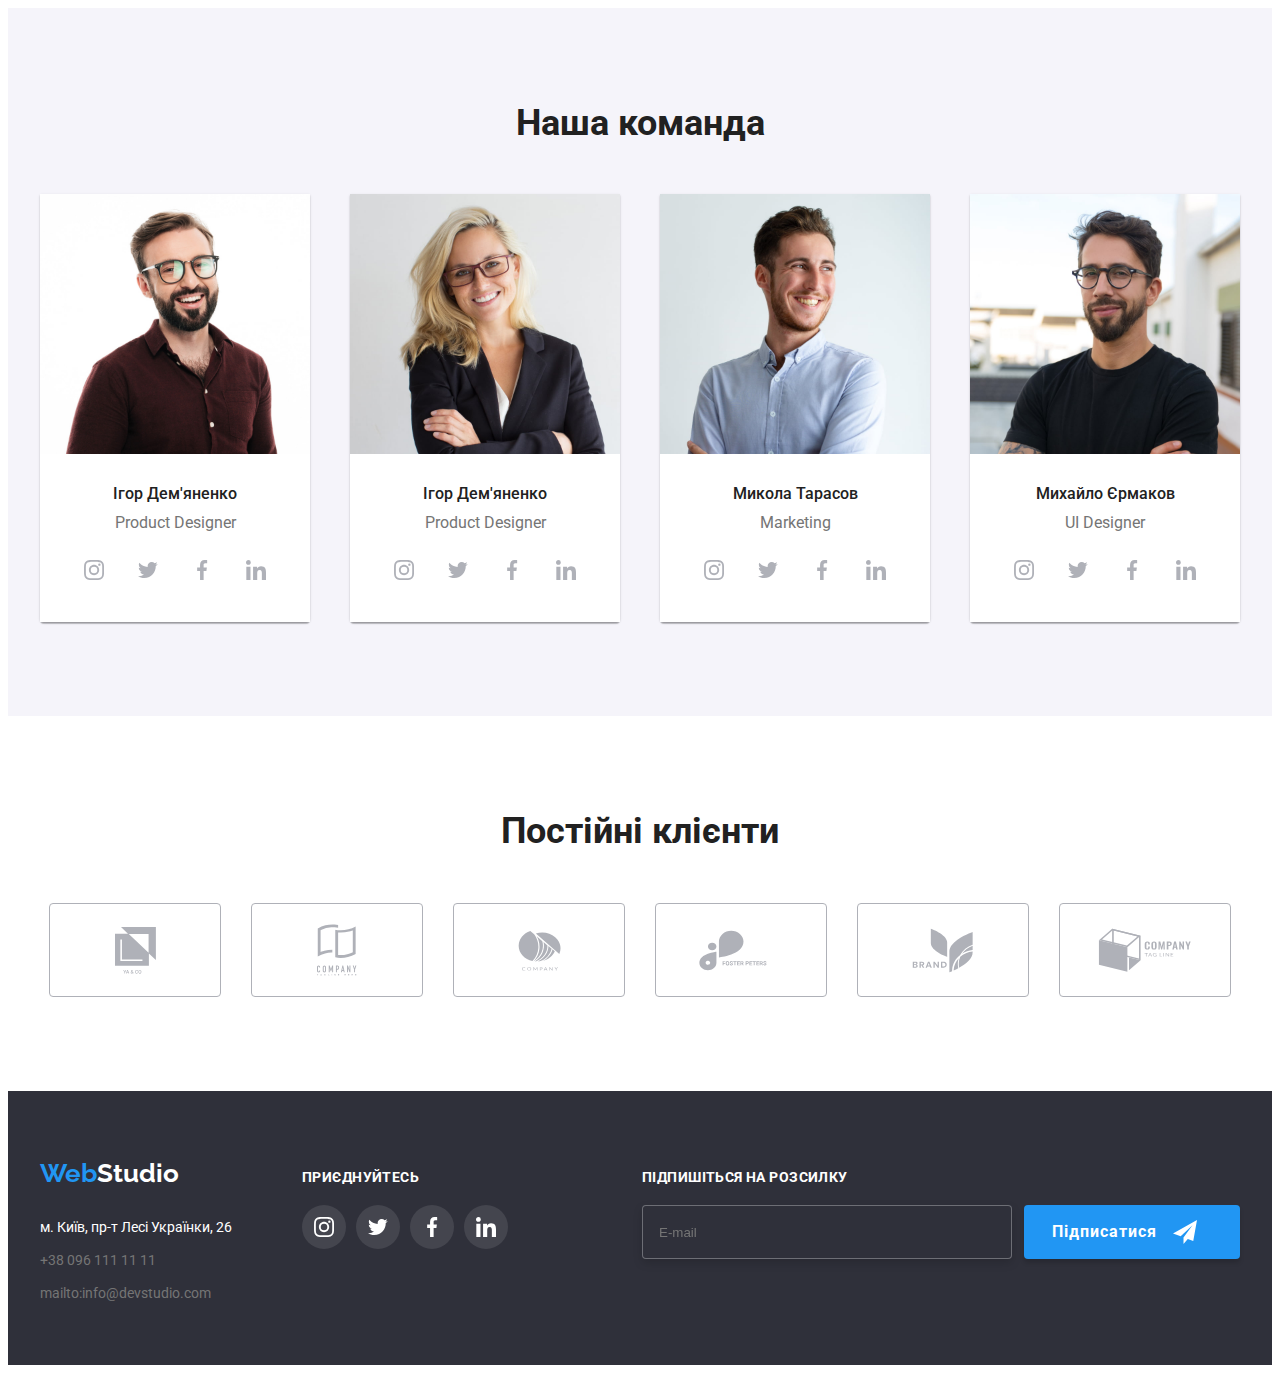
==== commit 5d019fa2: "updated css/html" ====
--- a/index.html
+++ b/index.html
@@ -71,8 +71,8 @@
           <div class="backdrop is-hidden" data-modal>
              <div class="modal">
                  <button class="modal-btn" type="button" data-modal-close>
-                    <svg class="modal-btn-icon" width="30" height="30">
-                        <use href="./images/sprite.svg#close">
+                    <svg class="modal-btn-icon" width="18" height="18">
+                        <use href="./images/sprite.svg#pclose">
 
                         </use>
                     </svg>
@@ -491,14 +491,14 @@
         <p class="footer-txt">
             Підпишіться на розсилку
         </p>
-       <div class="subscription-wrapper" role="group">
+       <form class="subscription-form">
         <input class="subscription-input" type="email" placeholder="E-mail" name="user-mail">
         <button class="subscription-btn hero-button">Підписатися
             <svg class="send-icon" width="24" height="24">
-            <use href="./images/sprite.svg#icon-send"></use>
+                <use href="./images/sprite.svg#icon-send"></use>
             </svg>
         </button>
-       </div>
+       </form>
        </div>
     </div>
 
--- a/css/styles.css
+++ b/css/styles.css
@@ -572,7 +572,7 @@
 .subscription{
 margin-left: auto;
 }
-.subscription-wrapper{
+.subscription-form{
     display: flex;
     gap: 12px;
 }
@@ -580,6 +580,7 @@
     width: 350px;
     height: 50px;
     background: var(--secondary-bgc-cl);
+    color: var(--light-txt-cl);
     border: 1px solid rgba(255, 255, 255, 0.3);
     filter: drop-shadow(0px 4px 4px rgba(0, 0, 0, 0.15));
     border-radius: 4px;
@@ -761,14 +762,19 @@
     border: none;
     cursor: pointer;
     background-color: var(--main-bcg-cl);
+
+
+
 }
 .modal-btn-icon{
-    fill: transparent;
-}
-
-.modal-btn:hover,
-.modal-btn:focus{
-    stroke: var(--accent-txt-cl);
+    fill: rgb(0, 0, 0);
+    border-radius: 50%;
+    border: 1px solid rgba(0, 0, 0, 0.1);
+}
+
+.modal-btn-icon:hover,
+.modal-btn-icon:focus{
+    fill: var(--accent-txt-cl);
 }
 
 
@@ -781,13 +787,14 @@
         margin-right: auto;
         margin-left: auto;
         color: var(--main-txt-cl);
+        margin-bottom: 12px;
         
  }
 
  .register-form-field{
     position: relative;
     display: block;
-    margin-bottom: 10px;
+    margin-bottom: 20px;
     width: 100%;
  }
 .register-form-field:nth-child(4){
@@ -811,6 +818,7 @@
         line-height: calc(14 / 12);
         letter-spacing: 0.01em;
         color: var(--grey-txt-cl);
+        margin-bottom: 4px;
  }
 
  .register-form-input{
